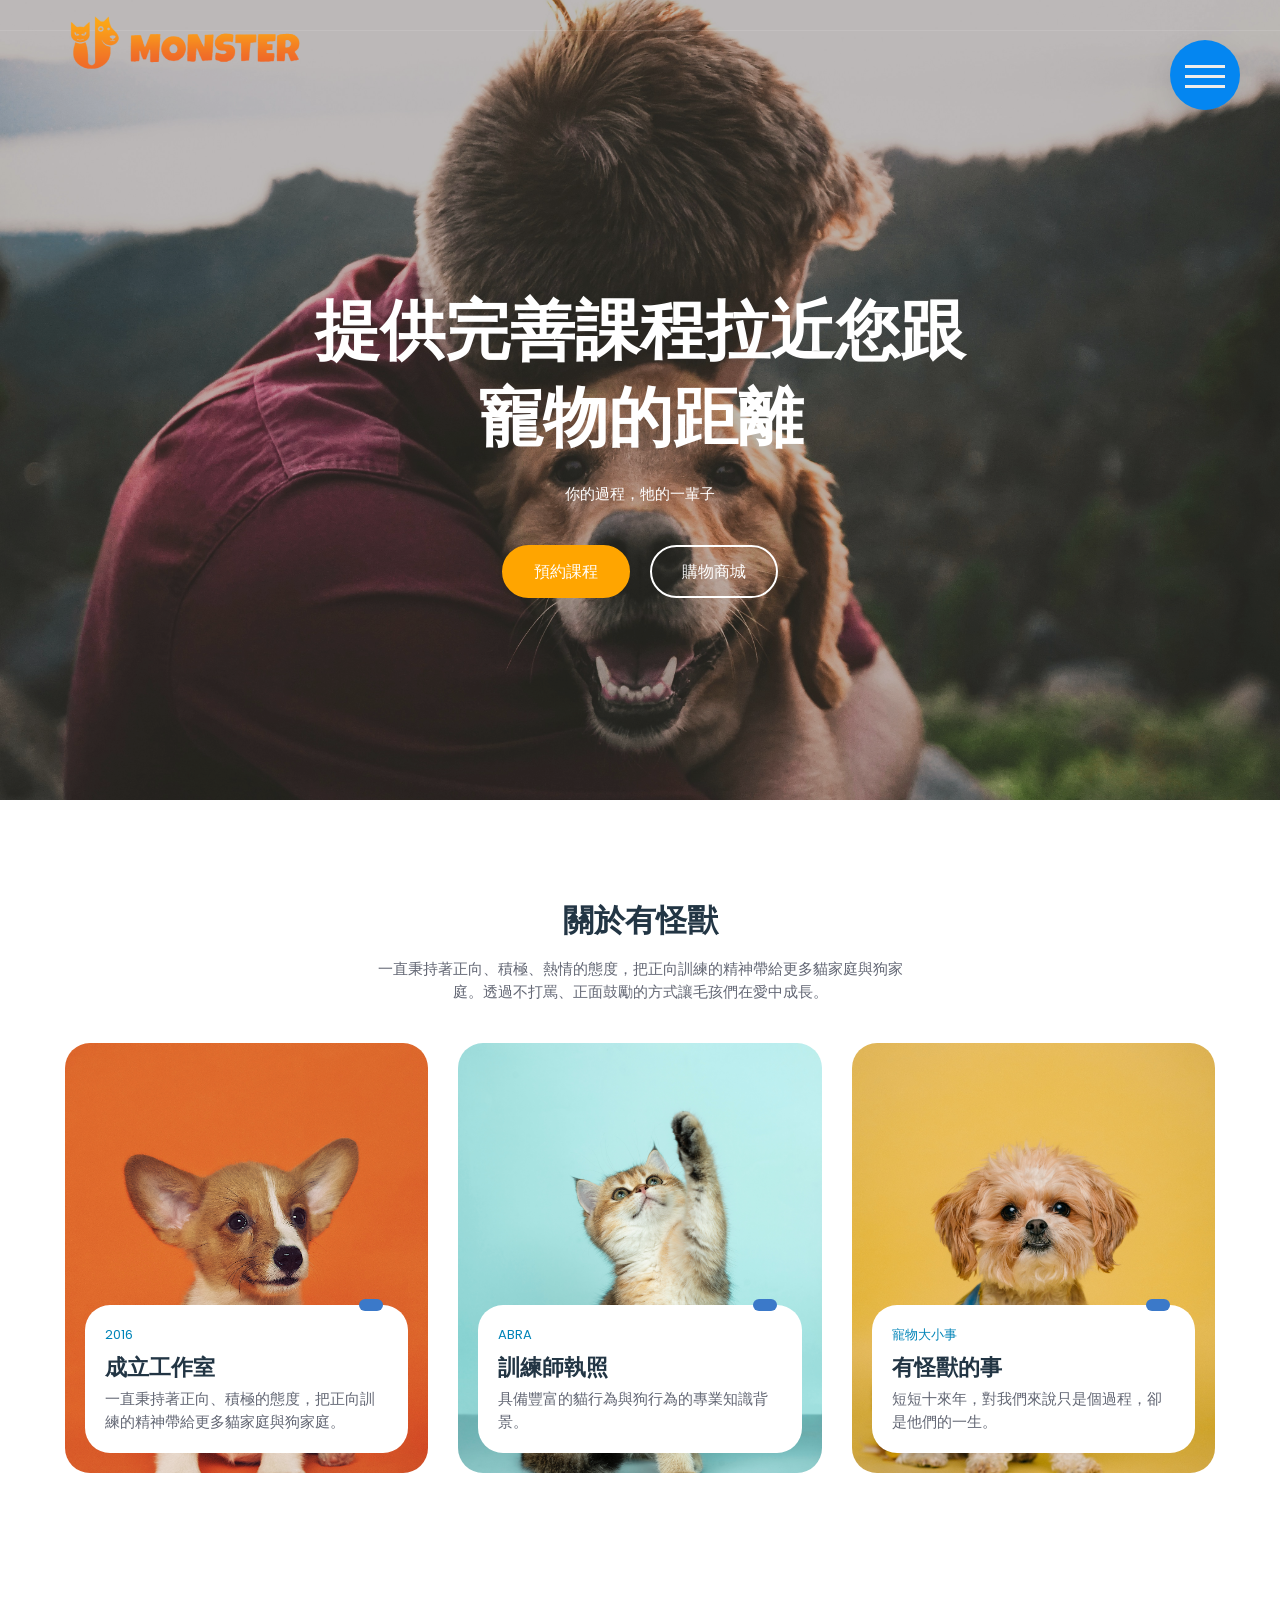
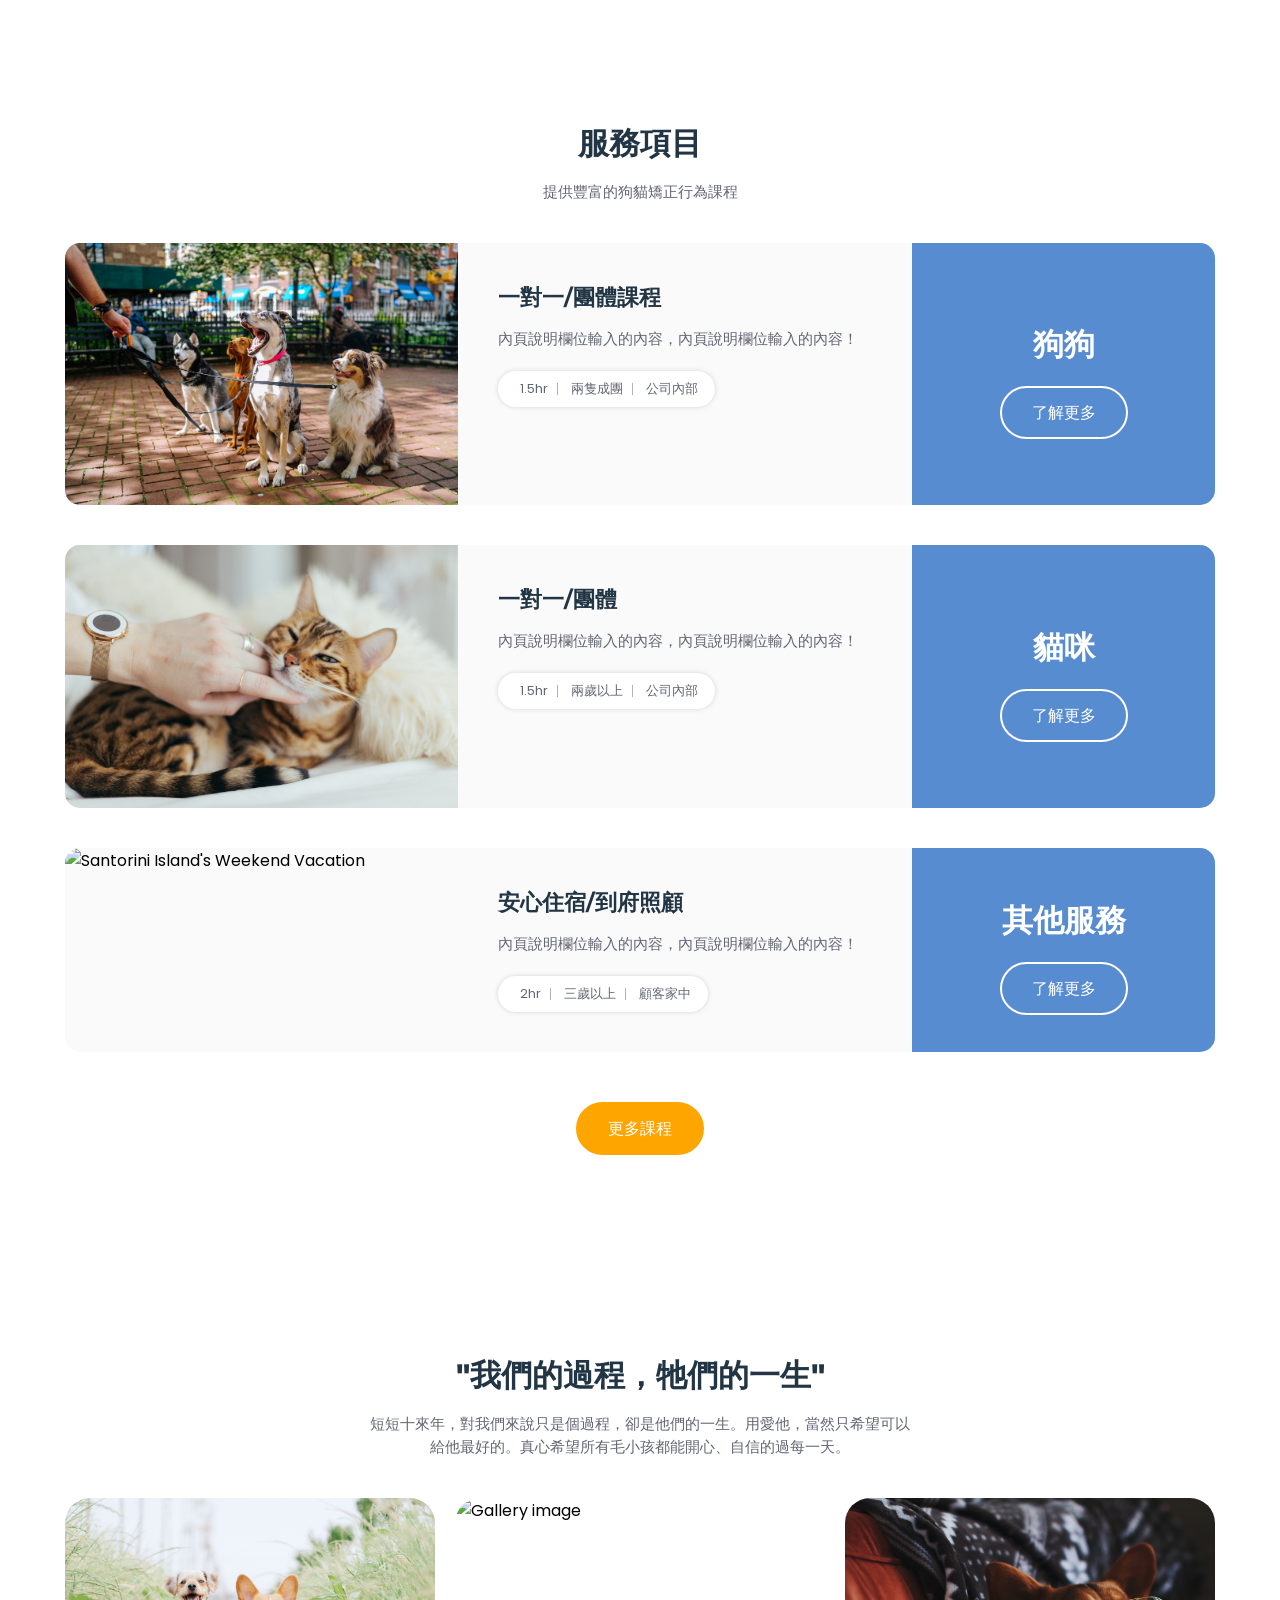
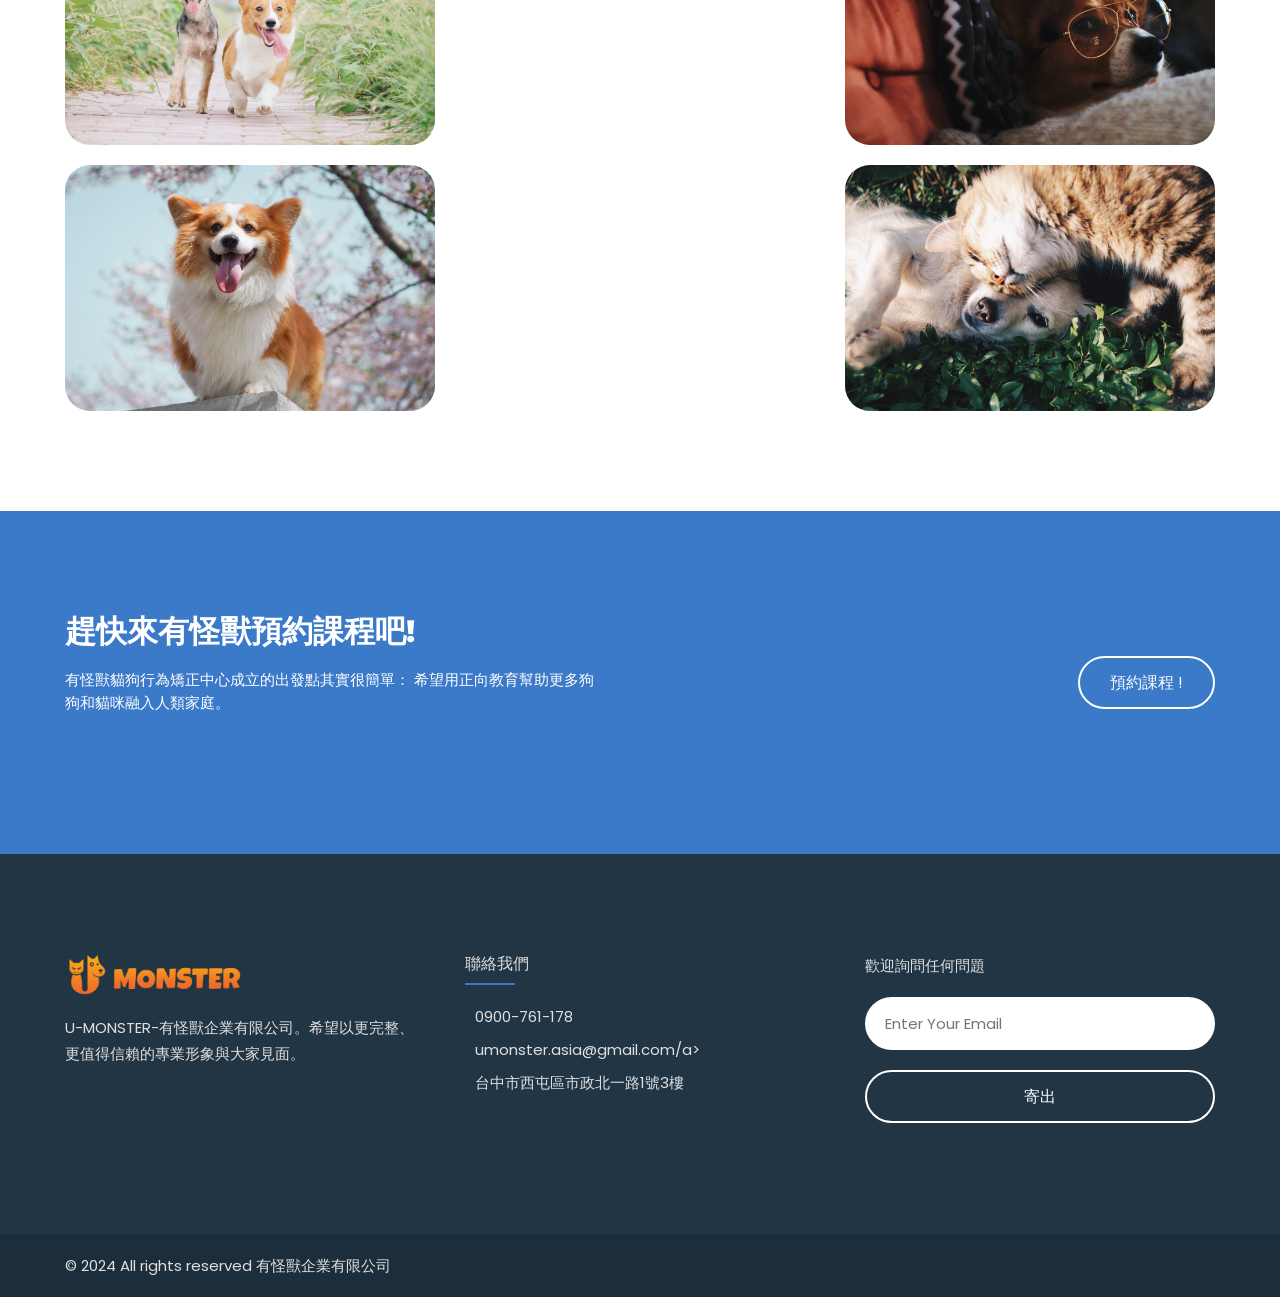
==== um0117/index.html @ 57d81f37 "version1" ====
<!DOCTYPE html>
<html lang="en">
  <head>
    <meta charset="UTF-8" />
    <meta http-equiv="X-UA-Compatible" content="IE=edge" />
    <meta name="viewport" content="width=device-width, initial-scale=1.0" />
    <title>U_monster0117</title>

    <!-- 
    - favicon
  -->
    <link rel="shortcut icon" href="./favicon.svg" type="image/svg+xml" />

    <!-- 
    - custom css link
  -->
    <link rel="stylesheet" href="./assets/css/style.css" />

    <!-- 
    - google font link
  -->
    <link rel="preconnect" href="https://fonts.googleapis.com" />
    <link rel="preconnect" href="https://fonts.gstatic.com" crossorigin />
    <link href="https://fonts.googleapis.com/css2?family=Montserrat:wght@500;600;700;800&family=Poppins:wght@400;500;600;700&display=swap" rel="stylesheet" />
  </head>

  <body id="top">
    <!-- 
    - #HEADER
  -->

    <header class="header" data-header>
      <div class="overlay" data-overlay></div>
      <div class="header-top">
        <div class="container">
          <a href="#" class="logo_title">
            <img src="./assets/images/logo.png" alt="logo" />
          </a>
        </div>
      </div>

      <div class="header-bottom">
        <div class="container">
          <nav class="navbar" data-navbar>
            <div class="navbar-top">
              <a href="#" class="logo">
                <img src="./assets/images/logo.png" alt="logo" />
              </a>
            </div>
          </nav>
          <div class="navigation">
            <input type="checkbox" class="navigation__checkbox" id="toggle" />
            <label for="toggle" class="navigation__button">
              <span class="navigation__icon">&nbsp;</span>
              <div class="shopping">
            </div>
            </label>
            <div class="navigation__background">&nbsp;</div>
            <nav class="navigation__nav">
              <ul class="navigation__list">
                <li><a href="#" class="navigation__link">首頁</a></li>
                <li><a href="#destination" class="navigation__link">關於我們</a></li>
                <li><a href="#package" class="navigation__link">服務項目</a></li>
                <li><a href="#gallery" class="navigation__link">會員中心</a></li>
                <li><a href="#contact" class="navigation__link">諮詢表單</a></li>
                <li><a href="#contact" class="navigation__link">聯絡我們</a></li>
              </ul>
            </nav>
          </div>
        </div>
      </div>
    </header>

    <main>
      <article>
        <!-- 
        - #HERO
      -->

        <section class="hero" id="home">
          <div class="container">
            <h2 class="h1 hero-title">提供完善課程拉近您跟寵物的距離</h2>
            <p class="hero-text">你的過程，牠的一輩子</p>
            <div class="btn-group">
              <button class="btn btn-primary">預約課程</button>
              <button class="btn btn-secondary">購物商城</button>
            </div>
          </div>
        </section>
        <!-- 
        - #POPULAR
      -->

        <section class="popular" id="destination">
          <div class="container">
            <h2 class="h2 section-title">關於有怪獸</h2>

            <p class="section-text">一直秉持著正向、積極、熱情的態度，把正向訓練的精神帶給更多貓家庭與狗家庭。透過不打罵、正面鼓勵的方式讓毛孩們在愛中成長。</p>

            <ul class="popular-list">
              <li>
                <div class="popular-card">
                  <figure class="card-img">
                    <img src="./assets/images/d-1.jpg" alt="San miguel, italy" loading="lazy" />
                  </figure>

                  <div class="card-content">
                    <div class="card-rating">
                      <ion-icon name="star"></ion-icon>
                      <ion-icon name="star"></ion-icon>
                      <ion-icon name="star"></ion-icon>
                      <ion-icon name="star"></ion-icon>
                      <ion-icon name="star"></ion-icon>
                    </div>

                    <p class="card-subtitle">
                      <a href="#">2016</a>
                    </p>

                    <h3 class="h3 card-title">
                      <a href="#">成立工作室</a>
                    </h3>

                    <p class="card-text">一直秉持著正向、積極的態度，把正向訓練的精神帶給更多貓家庭與狗家庭。</p>
                  </div>
                </div>
              </li>

              <li>
                <div class="popular-card">
                  <figure class="card-img">
                    <img src="./assets/images/d-2.jpg" alt="Burj khalifa, dubai" loading="lazy" />
                  </figure>

                  <div class="card-content">
                    <div class="card-rating">
                      <ion-icon name="star"></ion-icon>
                      <ion-icon name="star"></ion-icon>
                      <ion-icon name="star"></ion-icon>
                      <ion-icon name="star"></ion-icon>
                      <ion-icon name="star"></ion-icon>
                    </div>

                    <p class="card-subtitle">
                      <a href="#">ABRA</a>
                    </p>

                    <h3 class="h3 card-title">
                      <a href="#">訓練師執照</a>
                    </h3>

                    <p class="card-text">具備豐富的貓行為與狗行為的專業知識背景。</p>
                  </div>
                </div>
              </li>

              <li>
                <div class="popular-card">
                  <figure class="card-img">
                    <img src="./assets/images/d-3.jpg" alt="Kyoto temple, japan" loading="lazy" />
                  </figure>

                  <div class="card-content">
                    <div class="card-rating">
                      <ion-icon name="star"></ion-icon>
                      <ion-icon name="star"></ion-icon>
                      <ion-icon name="star"></ion-icon>
                      <ion-icon name="star"></ion-icon>
                      <ion-icon name="star"></ion-icon>
                    </div>

                    <p class="card-subtitle">
                      <a href="#">寵物大小事</a>
                    </p>

                    <h3 class="h3 card-title">
                      <a href="#">有怪獸的事</a>
                    </h3>

                    <p class="card-text">短短十來年，對我們來說只是個過程，卻是他們的一生。</p>
                  </div>
                </div>
              </li>
            </ul>
          </div>
        </section>

        <!-- 
        - #PACKAGE
      -->

        <section class="package" id="package">
          <div class="container">
            <h2 class="h2 section-title">服務項目</h2>

            <p class="section-text">提供豐富的狗貓矯正行為課程</p>

            <ul class="package-list">
              <li>
                <div class="package-card">
                  <figure class="card-banner">
                    <img src="./assets/images/g-1.jpg" alt="Experience The Great Holiday On Beach" loading="lazy" />
                  </figure>

                  <div class="card-content">
                    <h3 class="h3 card-title">一對一/團體課程</h3>

                    <p class="card-text">內頁說明欄位輸入的內容，內頁說明欄位輸入的內容！</p>

                    <ul class="card-meta-list">
                      <li class="card-meta-item">
                        <div class="meta-box">
                          <ion-icon name="time"></ion-icon>

                          <p class="text">1.5hr</p>
                        </div>
                      </li>

                      <li class="card-meta-item">
                        <div class="meta-box">
                          <ion-icon name="people"></ion-icon>

                          <p class="text">兩隻成團</p>
                        </div>
                      </li>

                      <li class="card-meta-item">
                        <div class="meta-box">
                          <ion-icon name="location"></ion-icon>

                          <p class="text">公司內部</p>
                        </div>
                      </li>
                    </ul>
                  </div>

                  <div class="card-price">
                    <div class="wrapper">
                      <div class="card-rating">
                        <ion-icon name="star"></ion-icon>
                        <ion-icon name="star"></ion-icon>
                        <ion-icon name="star"></ion-icon>
                        <ion-icon name="star"></ion-icon>
                        <ion-icon name="star"></ion-icon>
                      </div>
                    </div>

                    <p class="price">
                      狗狗
                    </p>

                    <button class="btn btn-secondary">了解更多</button>
                  </div>
                </div>
              </li>

              <li>
                <div class="package-card">
                  <figure class="card-banner">
                    <img src="./assets/images/g-2.jpg" alt="Summer Holiday To The Oxolotan River" loading="lazy" />
                  </figure>

                  <div class="card-content">
                    <h3 class="h3 card-title">一對一/團體</h3>

                    <p class="card-text">內頁說明欄位輸入的內容，內頁說明欄位輸入的內容！</p>

                    <ul class="card-meta-list">
                      <li class="card-meta-item">
                        <div class="meta-box">
                          <ion-icon name="time"></ion-icon>

                          <p class="text">1.5hr</p>
                        </div>
                      </li>

                      <li class="card-meta-item">
                        <div class="meta-box">
                          <ion-icon name="people"></ion-icon>

                          <p class="text">兩歲以上</p>
                        </div>
                      </li>

                      <li class="card-meta-item">
                        <div class="meta-box">
                          <ion-icon name="location"></ion-icon>

                          <p class="text">公司內部</p>
                        </div>
                      </li>
                    </ul>
                  </div>

                  <div class="card-price">
                    <div class="wrapper">
                      <div class="card-rating">
                        <ion-icon name="star"></ion-icon>
                        <ion-icon name="star"></ion-icon>
                        <ion-icon name="star"></ion-icon>
                        <ion-icon name="star"></ion-icon>
                        <ion-icon name="star"></ion-icon>
                      </div>
                    </div>

                    <p class="price">
                      貓咪
                    </p>

                    <button class="btn btn-secondary">了解更多</button>
                  </div>
                </div>
              </li>

              <li>
                <div class="package-card">
                  <figure class="card-banner">
                    <img src="./assets/images/g-3.jpg" alt="Santorini Island's Weekend Vacation" loading="lazy" />
                  </figure>

                  <div class="card-content">
                    <h3 class="h3 card-title">安心住宿/到府照顧</h3>

                    <p class="card-text">內頁說明欄位輸入的內容，內頁說明欄位輸入的內容！</p>

                    <ul class="card-meta-list">
                      <li class="card-meta-item">
                        <div class="meta-box">
                          <ion-icon name="time"></ion-icon>

                          <p class="text">2hr</p>
                        </div>
                      </li>

                      <li class="card-meta-item">
                        <div class="meta-box">
                          <ion-icon name="people"></ion-icon>

                          <p class="text">三歲以上</p>
                        </div>
                      </li>

                      <li class="card-meta-item">
                        <div class="meta-box">
                          <ion-icon name="location"></ion-icon>

                          <p class="text">顧客家中</p>
                        </div>
                      </li>
                    </ul>
                  </div>

                  <div class="card-price">
                    <div class="wrapper">
                      <div class="card-rating">
                        <ion-icon name="star"></ion-icon>
                        <ion-icon name="star"></ion-icon>
                        <ion-icon name="star"></ion-icon>
                        <ion-icon name="star"></ion-icon>
                        <ion-icon name="star"></ion-icon>
                      </div>
                    </div>

                    <p class="price">
                      其他服務
                    </p>

                    <button class="btn btn-secondary">了解更多</button>
                  </div>
                </div>
              </li>
            </ul>

            <button class="btn btn-primary">更多課程</button>
          </div>
        </section>

        <!-- 
        - #GALLERY
      -->

        <section class="gallery" id="gallery">
          <div class="container">
            <h2 class="h2 section-title">"我們的過程，牠們的一生"</h2>

            <p class="section-text">短短十來年，對我們來說只是個過程，卻是他們的一生。用愛他，當然只希望可以給他最好的。真心希望所有⽑⼩孩都能開心、自信的過每一天。</p>

            <ul class="gallery-list">
              <li class="gallery-item">
                <figure class="gallery-image">
                  <img src="./assets/images/ga-1.jpg" alt="Gallery image" />
                </figure>
              </li>

              <li class="gallery-item">
                <figure class="gallery-image">
                  <img src="./assets/images/ga-2.jpg" alt="Gallery image" />
                </figure>
              </li>

              <li class="gallery-item">
                <figure class="gallery-image">
                  <img src="./assets/images/ga-3.jpg" alt="Gallery image" />
                </figure>
              </li>

              <li class="gallery-item">
                <figure class="gallery-image">
                  <img src="./assets/images/ga-4.jpg" alt="Gallery image" />
                </figure>
              </li>

              <li class="gallery-item">
                <figure class="gallery-image">
                  <img src="./assets/images/ga-5.jpg" alt="Gallery image" />
                </figure>
              </li>
            </ul>
          </div>
        </section>

        <!-- 
        - #CTA
      -->

        <section class="cta" id="contact">
          <div class="container">
            <div class="cta-content">
              <h2 class="h2 section-title">趕快來有怪獸預約課程吧!</h2>
              <p class="section-text">有怪獸貓狗行為矯正中心成立的出發點其實很簡單：
                希望用正向教育幫助更多狗狗和貓咪融入人類家庭。</p>
            </div>
            <button class="btn btn-secondary">預約課程 !</button>
          </div>
        </section>
      </article>
    </main>

    <!-- 
    - #FOOTER
  -->

    <footer class="footer">
      <div class="footer-top">
        <div class="container">
          <div class="footer-brand">
            <a href="#" class="logo">
              <img src="./assets/images/logo.png" alt="logo" />
            </a>

            <p class="footer-text">U-MONSTER-有怪獸企業有限公司。希望以更完整、更值得信賴的專業形象與大家見面。</p>
          </div>

          <div class="footer-contact">
            <h4 class="contact-title">聯絡我們</h4>

            <ul>
              <li class="contact-item">
                <ion-icon name="call-outline"></ion-icon>

                <a href="tel:+01123456790" class="contact-link">0900-761-178</a>
              </li>

              <li class="contact-item">
                <ion-icon name="mail-outline"></ion-icon>

                <a href="mailto:info.tourly.com" class="contact-link">umonster.asia@gmail.com/a>
              </li>

              <li class="contact-item">
                <ion-icon name="location-outline"></ion-icon>

                <address>台中市⻄屯區市政北一路1號3樓</address>
              </li>
            </ul>
          </div>

          <div class="footer-form">
            <p class="form-text">歡迎詢問任何問題</p>

            <form action="" class="form-wrapper">
              <input type="email" name="email" class="input-field" placeholder="Enter Your Email" required />

              <button type="submit" class="btn btn-secondary">寄出</button>
            </form>
          </div>
        </div>
      </div>

      <div class="footer-bottom">
        <div class="container">
          <p class="copyright">&copy; 2024 All rights reserved 有怪獸企業有限公司</p>
        </div>
      </div>
    </footer>

    <!-- 
    - #GO TO TOP
  -->

    <a href="#top" class="go-top" data-go-top>
      <ion-icon name="chevron-up-outline"></ion-icon>
    </a>

    <!-- 
    - custom js link
  -->
    <script src="./assets/js/script.js"></script>

    <!-- 
    - ionicon link
  -->
    <script type="module" src="https://unpkg.com/ionicons@5.5.2/dist/ionicons/ionicons.esm.js"></script>
    <script nomodule src="https://unpkg.com/ionicons@5.5.2/dist/ionicons/ionicons.js"></script>
  </body>
</html>
---- um0117/assets/css/style.css ----
/*-----------------------------------*\
 * #style.css
\*-----------------------------------*/

/**
 * copyright 2022 codewithsadee
 */

/*-----------------------------------*\
 * #CUSTOM PROPERTY
\*-----------------------------------*/

:root {
  /**
   * colors
   */

  --united-nations-blue: hsl(214, 56%, 58%);
  --bright-navy-blue: hsl(214, 57%, 51%);
  --spanish-gray: hsl(0, 0%, 60%);
  --black-coral: hsl(225, 8%, 42%);
  --oxford-blue: hsl(208, 97%, 12%);
  --yale-blue: hsl(214, 72%, 33%);
  --blue-ncs: hsl(197, 100%, 36%);
  --gunmetal: hsl(206, 34%, 20%);
  --gainsboro: hsl(0, 0%, 88%);
  --cultured: hsl(0, 0%, 98%);
  --white: hsl(0, 0%, 100%);
  --black: hsl(0, 0%, 0%);
  --onyx: hsl(0, 0%, 25%);
  --jet: hsl(0, 0%, 20%);

  /**
   * typography
   */

  --ff-poppins: 'Poppins', sans-serif;
  --ff-montserrat: 'Montserrat', sans-serif;

  --fs-1: calc(20px + 3.5vw);
  --fs-2: calc(16px + 1.2vw);
  --fs-3: calc(16px + 0.45vw);
  --fs-4: 15px;
  --fs-5: 14px;
  --fs-6: 13px;
  --fs-7: 12px;
  --fs-8: 11px;

  --fw-500: 500;
  --fw-600: 600;
  --fw-700: 700;
  --fw-800: 800;

  /**
   * transition
   */

  --transition: 0.25s ease-in-out;

  /**
   * spacing
   */

  --section-padding: 60px;

  /**
   * border-radius
   */

  --radius-15: 15px;
  --radius-25: 25px;
}

/*-----------------------------------*\
 * #RESET
\*-----------------------------------*/

*,
*::before,
*::after {
  margin: 0;
  padding: 0;
  box-sizing: border-box;
}

li {
  list-style: none;
}

a {
  text-decoration: none;
}

a,
img,
span,
input,
label,
button,
ion-icon {
  display: block;
}

input,
button {
  background: none;
  border: none;
  font: inherit;
}

button {
  cursor: pointer;
}

input {
  width: 100%;
}

ion-icon {
  pointer-events: none;
}

html {
  font-family: var(--ff-poppins);
  scroll-behavior: smooth;
}

body {
  background: var(--white);
}

/*-----------------------------------*\
 * #REUSED STYLE
\*-----------------------------------*/

.container {
  padding-inline: 15px;
}

.btn {
  color: var(--white);
  text-transform: uppercase;
  font-size: var(--fs-5);
  border-radius: 100px;
  padding: var(--padding, 8px 18px);
  border: var(--border-width, 2px) solid transparent;
  transition: var(--transition);
}

.btn-primary {
  background: orange;
  border-color: orange;
}

.btn-primary:is(:hover, :focus) {
  background: var(--yale-blue);
  border-color: var(--yale-blue);
}

.btn-secondary {
  border-color: var(--white);
}

.btn-secondary:is(:hover, :focus) {
  background: hsla(0, 0%, 100%, 0.1);
}

.h1,
.h2,
.h3 {
  font-weight: var(--fw-800);
  font-family: var(--ff-montserrat);
  text-transform: uppercase;
}

.h1 {
  color: var(--white);
  font-size: var(--fs-1);
}

.h2,
.h3 {
  color: var(--gunmetal);
}

.h2 {
  font-size: var(--fs-2);
}

.h3 {
  font-size: var(--fs-3);
  font-weight: var(--fw-700);
}

.section-subtitle {
  color: var(--bright-navy-blue);
  font-size: var(--fs-5);
  text-transform: uppercase;
  font-family: var(--ff-montserrat);
  margin-bottom: 8px;
}

.section-title {
  margin-bottom: 15px;
}

.section-text {
  color: var(--black-coral);
  margin-bottom: 30px;
  font-size: var(--fs-5);
}

.card-text {
  color: var(--black-coral);
  font-size: var(--fs-5);
}

/*-----------------------------------*\
 * #HEADER
\*-----------------------------------*/

.header {
  position: absolute;
  top: 0;
  left: 0;
  width: 100%;
  padding-top: 61px;
  z-index: 4;
}

.header-top {
  position: absolute;
  top: 0;
  left: 0;
  width: 100%;
  transition: var(--transition);
  border-bottom: 1px solid hsla(0, 0%, 100%, 0.1);
  padding-block: 15px;
  z-index: 1;
}

.header.active .header-top {
  position: fixed;
  background: var(--gunmetal);
}

.header-top .container {
  display: grid;
  grid-template-columns: repeat(3, 1fr);
  justify-items: flex-start;
  align-items: center;
}

.helpline-box .wrapper {
  display: none;
}

.helpline-box .icon-box {
  background: var(--bright-navy-blue);
  padding: 6px;
  border-radius: 50%;
  color: var(--white);
}

.helpline-box .icon-box ion-icon {
  --ionicon-stroke-width: 40px;
}

.header-top .logo {
  margin-inline: auto;
}

.header-top .logo img {
  max-width: 100px;
}

.header-btn-group {
  justify-self: flex-end;
  display: flex;
  align-items: center;
  gap: 10px;
  color: var(--white);
}

.header-bottom {
  border-bottom: 1px solid hsla(0, 0%, 100%, 0.1);
}

.header-bottom .container {
  display: flex;
  justify-content: space-between;
  align-items: center;
  padding-block: 15px;
}

.header .btn {
  --padding: 4px 25px;
}

.header .navbar {
  position: fixed;
  top: 0;
  right: -300px;
  width: 100%;
  max-width: 300px;
  height: 100%;
  background: var(--white);
  visibility: hidden;
  pointer-events: none;
  transition: 0.15s ease-in;
  z-index: 3;
}

.navbar.active {
  right: 0;
  visibility: visible;
  pointer-events: all;
  transition: 0.25s ease-out;
}

.navbar-top {
  display: flex;
  justify-content: space-between;
  align-items: center;
  padding: 40px 15px;
}

.navbar-top .logo img {
  width: 150px;
}

.nav-close-btn {
  font-size: 20px;
  color: var(--bright-navy-blue);
}

.nav-close-btn ion-icon {
  --ionicon-stroke-width: 80px;
}

.navbar-list {
  border-top: 1px solid hsla(0, 0%, 0%, 0.1);
}

.navbar-list li {
  border-bottom: 1px solid hsla(0, 0%, 0%, 0.1);
}

.navbar-link {
  padding: 15px 20px;
  color: var(--jet);
  font-weight: var(--fw-500);
  font-size: var(--fs-4);
  transition: var(--transition);
  text-transform: capitalize;
}

.navbar-link:is(:hover, :focus) {
  color: var(--bright-navy-blue);
}

.overlay {
  position: fixed;
  inset: 0;
  background: var(--black);
  opacity: 0;
  pointer-events: none;
  z-index: 2;
  transition: var(--transition);
}

.overlay.active {
  opacity: 0.7;
  pointer-events: all;
}

.logo_title {
  position: fixed;
  margin-top: 55px;
}

.shopping {
  display: flex;
  justify-content: end;
}

/*-----------------------------------*\
 * #HERO
\*-----------------------------------*/

.hero {
  background-image: url('../images/bg-2.jpg');
  background-repeat: no-repeat;
  background-size: cover;
  background-position: center;
  background-color: hsla(0, 3%, 31%, 0.7);
  background-blend-mode: overlay;
  display: grid;
  place-items: center;
  min-height: 600px;
  text-align: center;
  padding-top: 125px;
}

.hero-title {
  margin-bottom: 20px;
}

.hero-text {
  color: var(--white);
  font-size: var(--fs-5);
  margin-bottom: 40px;
}

.btn-group {
  display: flex;
  flex-wrap: wrap;
  justify-content: center;
  align-items: center;
  gap: 10px;
}

/*-----------------------------------*\
 * #TOUR SEARCH
\*-----------------------------------*/

.tour-search {
  background: var(--bright-navy-blue);
  padding-block: var(--section-padding);
}

.tour-search-form .input-label {
  color: var(--white);
  font-size: var(--fs-4);
  margin-left: 20px;
  margin-bottom: 10px;
}

.tour-search-form .input-field {
  background: var(--white);
  padding: 10px 15px;
  font-size: var(--fs-5);
  border-radius: 50px;
}

.tour-search-form .input-field::placeholder {
  color: var(--spanish-gray);
}

.tour-search-form .input-field::-webkit-datetime-edit {
  color: var(--spanish-gray);
  text-transform: uppercase;
}

.tour-search-form .input-wrapper {
  margin-bottom: 15px;
}

.tour-search .btn {
  width: 100%;
  --border-width: 1px;
  font-weight: var(--fw-600);
  margin-top: 35px;
}

/*-----------------------------------*\
 * #POPULAR
\*-----------------------------------*/

.popular {
  padding-block: var(--section-padding);
}

.popular-list,
.popular-list > li:not(:last-child) {
  margin-bottom: 30px;
}

.popular-card {
  position: relative;
  overflow: hidden;
  border-radius: var(--radius-25);
  height: 430px;
}

.popular-card .card-img {
  height: 100%;
}

.popular-card .card-img img {
  width: 100%;
  height: 100%;
  object-fit: cover;
}

.popular-card .card-content {
  position: absolute;
  bottom: 20px;
  left: 20px;
  right: 20px;
  background: var(--white);
  border-radius: var(--radius-25);
  padding: 20px;
}

.popular-card .card-rating {
  background: var(--bright-navy-blue);
  color: var(--white);
  position: absolute;
  top: 0;
  right: 25px;
  display: flex;
  align-items: center;
  gap: 1px;
  transform: translateY(-50%);
  padding: 6px 10px;
  border-radius: 20px;
  font-size: 14px;
}

.popular-card .card-subtitle {
  color: var(--blue-ncs);
  font-size: var(--fs-6);
  text-transform: uppercase;
  margin-bottom: 8px;
}

.popular-card .card-title {
  margin-bottom: 5px;
}

.popular-card :is(.card-subtitle, .card-title) > a {
  color: inherit;
}

.popular .btn {
  margin-inline: auto;
}

/*-----------------------------------*\
 * #PACKAGE
\*-----------------------------------*/

.package {
  padding-block: var(--section-padding);
}

.package-list {
  margin-bottom: 40px;
}

.package-list > li:not(:last-child) {
  margin-bottom: 30px;
}

.package-card {
  background: var(--cultured);
  overflow: hidden;
  border-radius: 15px;
}

.package-card .card-banner {
  height: 250px;
}

.package-card .card-banner img {
  width: 100%;
  height: 100%;
  object-fit: cover;
}

.package-card .card-content {
  padding: 30px 20px;
}

.package-card .card-title {
  margin-bottom: 15px;
}

.package-card .card-text {
  line-height: 1.6;
  margin-bottom: 20px;
}

.card-meta-list {
  background: var(--white);
  max-width: max-content;
  display: flex;
  flex-wrap: wrap;
  justify-content: center;
  align-items: center;
  padding: 8px;
  box-shadow: 0 0 5px hsla(0, 0%, 0%, 0.15);
  border-radius: 50px;
}

.card-meta-item {
  position: relative;
}

.card-meta-item:not(:last-child)::after {
  content: '';
  position: absolute;
  top: 4px;
  right: -1px;
  bottom: 4px;
  width: 1px;
  background: hsla(0, 0%, 0%, 0.3);
}

.meta-box {
  display: flex;
  justify-content: center;
  align-items: center;
  gap: 5px;
  padding-inline: 9px;
  color: var(--black-coral);
  font-size: var(--fs-8);
}

.meta-box > ion-icon {
  color: var(--bright-navy-blue);
  font-size: 13px;
}

.package-card .card-price {
  background: var(--united-nations-blue);
  color: var(--white);
  padding: 25px 20px;
  text-align: center;
}

.package-card .card-price .wrapper {
  display: flex;
  flex-wrap: wrap;
  justify-content: center;
  align-items: center;
  gap: 5px 15px;
  margin-bottom: 10px;
}

.package-card .card-price .reviews {
  font-size: var(--fs-5);
}

.package-card .card-rating {
  display: flex;
  justify-content: center;
  align-items: center;
  gap: 1px;
  font-size: 14px;
}

.package-card .card-rating ion-icon:last-child {
  color: hsl(0, 0%, 80%);
}

.package-card .price {
  font-size: var(--fs-2);
  font-family: var(--ff-montserrat);
  font-weight: var(--fw-800);
  margin-bottom: 20px;
}

.package-card .price span {
  font-size: var(--fs-7);
  font-weight: initial;
}

.package .btn {
  margin-inline: auto;
}

/*-----------------------------------*\
 * #GALLERY
\*-----------------------------------*/

.gallery {
  padding-block: var(--section-padding);
}

.gallery-list {
  display: grid;
  grid-template-columns: 1fr 1fr;
  gap: 10px;
}

.gallery-image {
  width: 100%;
  height: 100%;
  border-radius: var(--radius-15);
  overflow: hidden;
}

.gallery-item:nth-child(3) {
  grid-area: 1 / 2 / 3 / 3;
}

.gallery-image img {
  width: 100%;
  height: 100%;
  object-fit: cover;
}

/*-----------------------------------*\
 * #CTA
\*-----------------------------------*/

.cta {
  background: var(--bright-navy-blue);
  padding-block: var(--section-padding);
}

.cta :is(.section-subtitle, .section-title, .section-text) {
  color: var(--white);
}

.cta .section-text {
  font-size: var(--fs-5);
}

/*-----------------------------------*\
 * #FOOTER
\*-----------------------------------*/

.footer-top {
  background: var(--gunmetal);
  padding-block: var(--section-padding);
  color: var(--gainsboro);
}

.footer-brand {
  margin-bottom: 30px;
}

.footer-brand img {
  width: 180px;
}

.footer-brand .logo {
  margin-bottom: 20px;
}

.footer-text {
  font-size: var(--fs-5);
  line-height: 1.7;
}

.footer-contact {
  margin-bottom: 30px;
}

.contact-title {
  position: relative;
  font-family: var(--ff-montserrat);
  font-weight: var(--fw-500);
  margin-bottom: 30px;
}

.contact-title::after {
  content: '';
  position: absolute;
  bottom: -10px;
  left: 0;
  width: 50px;
  height: 2px;
  background: var(--bright-navy-blue);
}

.contact-text {
  font-size: var(--fs-5);
  margin-bottom: 15px;
  max-width: 200px;
}

.contact-item {
  display: flex;
  justify-content: flex-start;
  align-items: center;
  gap: 10px;
  margin-bottom: 10px;
}

.contact-item ion-icon {
  --ionicon-stroke-width: 40px;
}

.contact-link,
address {
  font-style: normal;
  color: var(--gainsboro);
  font-size: var(--fs-5);
}

.contact-link:is(:hover, :focus) {
  color: var(--white);
}

.form-text {
  font-size: var(--fs-5);
  margin-bottom: 20px;
}

.footer-form .input-field {
  background: var(--white);
  font-size: var(--fs-5);
  padding: 15px 20px;
  border-radius: 100px;
  margin-bottom: 10px;
}

.footer-form .btn {
  width: 100%;
}

.footer-bottom {
  --gunmetal: hsl(205, 36%, 17%);
  background: var(--gunmetal);
  padding-block: 20px;
  text-align: center;
}

.copyright {
  color: var(--gainsboro);
  font-size: var(--fs-5);
  margin-bottom: 10px;
}

.footer-bottom-list {
  display: flex;
  align-items: center;
  justify-content: center;
  gap: 21px;
}

.footer-bottom-list > li {
  position: relative;
}

.footer-bottom-list > li:not(:last-child)::after {
  content: '';
  position: absolute;
  top: 3px;
  right: -10px;
  bottom: 3px;
  width: 1px;
  background: hsla(0, 0%, 100%, 0.2);
}

.footer-bottom-link {
  color: var(--gainsboro);
  font-size: var(--fs-7);
  transition: var(--transition);
}

.footer-bottom-link:is(:hover, :focus) {
  color: var(--white);
}

/*-----------------------------------*\
 * #GO TO TOP
\*-----------------------------------*/

.go-top {
  position: fixed;
  bottom: 15px;
  right: 15px;
  width: 35px;
  height: 35px;
  background: var(--bright-navy-blue);
  color: var(--white);
  display: grid;
  place-items: center;
  font-size: 18px;
  border-radius: 6px;
  box-shadow: 0 1px 3px hsla(0, 0%, 0%, 0.5);
  opacity: 0;
  transform: translateY(10px);
  visibility: hidden;
  transition: var(--transition);
}

.go-top.active {
  opacity: 0.8;
  transform: translateY(0);
  visibility: visible;
}

.go-top:is(:hover, :focus) {
  opacity: 1;
}

/*-----------------------------------*\
 * #MEDIA QUERIES
\*-----------------------------------*/

/**
 * responsive for larger than 580px screen
 */

@media (min-width: 580px) {
  /**
   * REUSED STYLE
   */

  .container {
    max-width: 580px;
    margin-inline: auto;
  }

  .btn {
    --fs-5: 16px;
    --padding: 12px 30px;
  }

  section:not(.cta) :is(.section-subtitle, .section-title, .section-text) {
    text-align: center;
  }

  .section-text {
    margin-bottom: 40px;
  }

  .card-text {
    --fs-5: 15px;
  }

  /**
   * HEADER
   */

  .header {
    padding-top: 83px;
  }

  .helpline-box .icon-box {
    padding: 14px;
  }

  .header-top .logo img {
    max-width: unset;
  }

  .search-btn {
    font-size: 30px;
  }

  .nav-open-btn {
    font-size: 40px;
  }

  .header .btn {
    --fs-5: 14px;
    --padding: 6px 20px;
  }

  /**
   * HERO
   */

  .hero {
    min-height: 800px;
    padding-top: 85px;
  }

  .hero-text {
    --fs-5: 15px;
  }

  .btn-group {
    gap: 20px;
  }

  /**
   * TOUR SEARCH
   */

  .tour-search-form {
    display: grid;
    grid-template-columns: 1fr 1fr;
    align-items: flex-end;
    gap: 15px;
  }

  .tour-search-form .input-wrapper {
    margin-bottom: 0;
  }

  .tour-search-form .input-field {
    padding: 16px 20px;
  }

  .tour-search .btn {
    grid-column: span 2;
    margin-top: 20px;
  }

  /**
   * POPULAR
   */

  .popular-card .card-content {
    right: auto;
  }

  /**
   * FOOTER
   */

  .footer .container {
    display: grid;
    grid-template-columns: 1fr 1fr;
    gap: 30px;
  }

  .footer-form {
    grid-column: span 2;
  }

  .footer-bottom {
    text-align: left;
  }

  .copyright {
    margin-bottom: 0;
  }

  .footer-bottom-list {
    justify-content: flex-end;
  }
}

/**
 * responsive for larger than 768px screen
 */

@media (min-width: 768px) {
  /**
   * CUSTOM PROPERTY
   */

  :root {
    /**
     * typography
     */

    --fs-5: 15px;
  }

  /**
   * REUSED STYLE
   */

  .container {
    max-width: 800px;
  }

  .section-text {
    max-width: 60ch;
    margin-inline: auto;
  }

  /**
   * HEADER
   */

  .helpline-box {
    display: flex;
    justify-content: flex-start;
    align-items: center;
    gap: 10px;
  }

  .helpline-box .wrapper {
    display: block;
    color: var(--white);
    font-size: var(--fs-6);
  }

  .social-list {
    gap: 10px;
  }

  /**
   * POPULAR
   */

  .popular-list {
    display: grid;
    grid-template-columns: 1fr 1fr;
    gap: 30px;
    margin-bottom: 50px;
  }

  .popular-list > li:not(:last-child) {
    margin-bottom: 0;
  }

  .popular-card .card-content {
    right: 20px;
  }

  /**
   * PACKAGE
   */

  .package-list {
    margin-bottom: 50px;
  }

  .package-list > li:not(:last-child) {
    margin-bottom: 40px;
  }

  .package-card {
    display: grid;
    grid-template-columns: 1.3fr 1.5fr 1fr;
  }

  .package-card .card-banner {
    height: 100%;
  }

  .package-card .card-content {
    padding: 40px;
  }

  .package-card .card-price {
    display: grid;
    place-content: center;
  }

  .package-card .card-price .wrapper {
    margin-bottom: 15px;
  }

  /**
   * GALLERY
   */

  .gallery {
    padding-bottom: calc(var(--section-padding * 2));
  }

  .gallery-list {
    grid-template-columns: repeat(3, 1fr);
    gap: 20px;
  }

  .gallery-image {
    border-radius: var(--radius-25);
  }

  /**
   * CTA
   */

  .cta .container {
    display: flex;
    justify-content: space-between;
    align-items: center;
  }

  .cta-content {
    width: calc(100% - 225px);
  }

  .cta .section-text {
    margin-inline: 0;
  }

  /**
   * FOOTER
   */

  .form-wrapper {
    display: flex;
    justify-content: flex-start;
    align-items: center;
    gap: 20px;
  }

  .footer-form .input-field {
    margin-bottom: 0;
  }

  .footer-form .btn {
    width: max-content;
  }
}

/**
 * responsive for larger than 992px screen
 */

@media (min-width: 992px) {
  /**
   * REUSED STYLE
   */

  .container {
    max-width: 1050px;
  }

  /**
   * HEADER
   */

  .header.active .header-top {
    position: unset;
    background: unset;
  }

  .nav-open-btn,
  .navbar-top {
    display: none;
  }

  .header-bottom {
    border-bottom: none;
  }

  .header.active .header-bottom {
    position: fixed;
    top: 0;
    left: 0;
    width: 100%;
    background: var(--white);
    color: var(--onyx);
    box-shadow: 0 2px 5px hsla(0, 0%, 0%, 0.08);
    transition: var(--transition);
  }

  .header-bottom .container {
    padding-block: 0;
  }

  .header .navbar {
    all: unset;
  }

  .navbar-list {
    border-top: none;
    display: flex;
    justify-content: center;
    align-items: center;
  }

  .navbar-list li {
    border-bottom: none;
  }

  .navbar-link {
    color: var(--white);
    --fs-4: 16px;
    font-weight: unset;
    text-transform: uppercase;
    padding: 20px 15px;
  }

  .header.active .navbar-link {
    color: var(--onyx);
  }

  .header.active .navbar-link:is(:hover, :focus) {
    color: var(--bright-navy-blue);
  }

  .header.active .social-link {
    color: var(--onyx);
    border-color: hsla(0, 0%, 0%, 0.15);
  }

  .overlay {
    display: none;
  }

  /**
   * HERO
   */

  .hero .container {
    max-width: 740px;
  }

  /**
   * TOUR SEARCH
   */

  .tour-search-form {
    grid-template-columns: repeat(5, 1fr);
  }

  .tour-search .btn {
    --padding: 15px;
    grid-column: unset;
    margin-top: 0;
  }

  /**
   * POPULAR
   */

  .popular-list {
    grid-template-columns: repeat(3, 1fr);
  }

  /**
   * PACKAGE
   */

  .meta-box {
    --fs-8: 13px;
  }

  .meta-box > ion-icon {
    font-size: 15px;
  }

  /**
   * CTA 
   */

  .cta .section-title {
    max-width: 25ch;
  }

  /**
   * FOOTER
   */

  .footer-top .container {
    grid-template-columns: repeat(3, 1fr);
    gap: 50px;
  }

  .footer-form {
    grid-column: unset;
  }

  .form-wrapper {
    flex-direction: column;
  }

  .footer-form .btn {
    width: 100%;
  }
}

/**
 * responsive for larger than 1200px screen
 */

@media (min-width: 1200px) {
  /**
   * CUSTOM PROPERTY
   */

  :root {
    /**
     * spacing
     */

    --section-padding: 100px;
  }

  /**
   * REUSED STYLE
   */

  .container {
    max-width: 1180px;
  }
}

.shopping {
  margin-top: 15px;
  top: 50px;
  right: 30px;
  text-align: center;
}

/*nav動畫*/
.navigation {
  position: relative;
}

.navigation__checkbox {
  display: none;
}

.navigation__button {
  width: 70px;
  height: 70px;
  border-radius: 50%;
  background: #0486f1;
  position: fixed;
  top: 40px;
  right: 40px;
  z-index: 2000;
  box-shadow: 0 10px 30px rgba(0, 0, 0, 0.1);
  text-align: center;
  cursor: pointer;
  transition: all 0.2s;
}

.navigation__background {
  width: 45px;
  height: 45px;
  border-radius: 50%;
  background-image: radial-gradient(#f78f06, #e9b405);
  position: fixed;
  top: 45px;
  right: 45px;
  z-index: 1000;
  transition: all 0.5s cubic-bezier(0.86, 0, 0.07, 1);
}

.navigation__nav {
  height: 100vh;
  position: fixed;
  top: 0;
  left: 0;
  z-index: 1500;

  opacity: 0;
  visibility: hidden;
  width: 0;

  transition: all 0.8s cubic-bezier(0.68, -0.55, 0.256, 1.55);
}
.navigation__list {
  position: absolute;
  top: 50%;
  left: 40%;
  transform: translate(-50%, -50%);
  list-style: none;
  text-align: end;
  width: 100%;
}

.navigation__link {
  display: inline-block;
  font-size: 24px;
  font-weight: 450;
  color: #fff;
  padding: 20px;
  text-transform: uppercase;
  text-decoration: none;

  transition: all 0.4s;
}

.navigation__link:hover {
  color: #ece9e2;
  transform: translateX(10px);
}
.navigation__checkbox:checked ~ .navigation__background {
  transform: scale(1.6);
  transform: scale(30);
}
.navigation__checkbox:checked ~ .navigation__nav {
  opacity: 1;
  visibility: visible;
  width: 100%;
}
.navigation__icon {
  position: relative;
  margin-top: 35px;
}
.navigation__icon,
.navigation__icon::before,
.navigation__icon::after {
  width: 40px;
  height: 3px;
  background: #f0edea;
  display: inline-block;
}
.navigation__icon::before,
.navigation__icon::after {
  content: '';
  position: absolute;
  left: 0;
  transition: all 0.2s;
}
.navigation__icon::before {
  top: -10px;
}
.navigation__icon::after {
  top: 10px;
}
.navigation__button:hover .navigation__icon::before {
  top: -12px;
}
.navigation__button:hover .navigation__icon::after {
  top: 12px;
}
.navigation__checkbox:checked + .navigation__button .navigation__icon {
  background: transparent;
}
.navigation__checkbox:checked + .navigation__button .navigation__icon::before {
  top: 0;
  transform: rotate(130deg);
}
.navigation__checkbox:checked + .navigation__button .navigation__icon::after {
  top: 0;
  transform: rotate(-130deg);
}
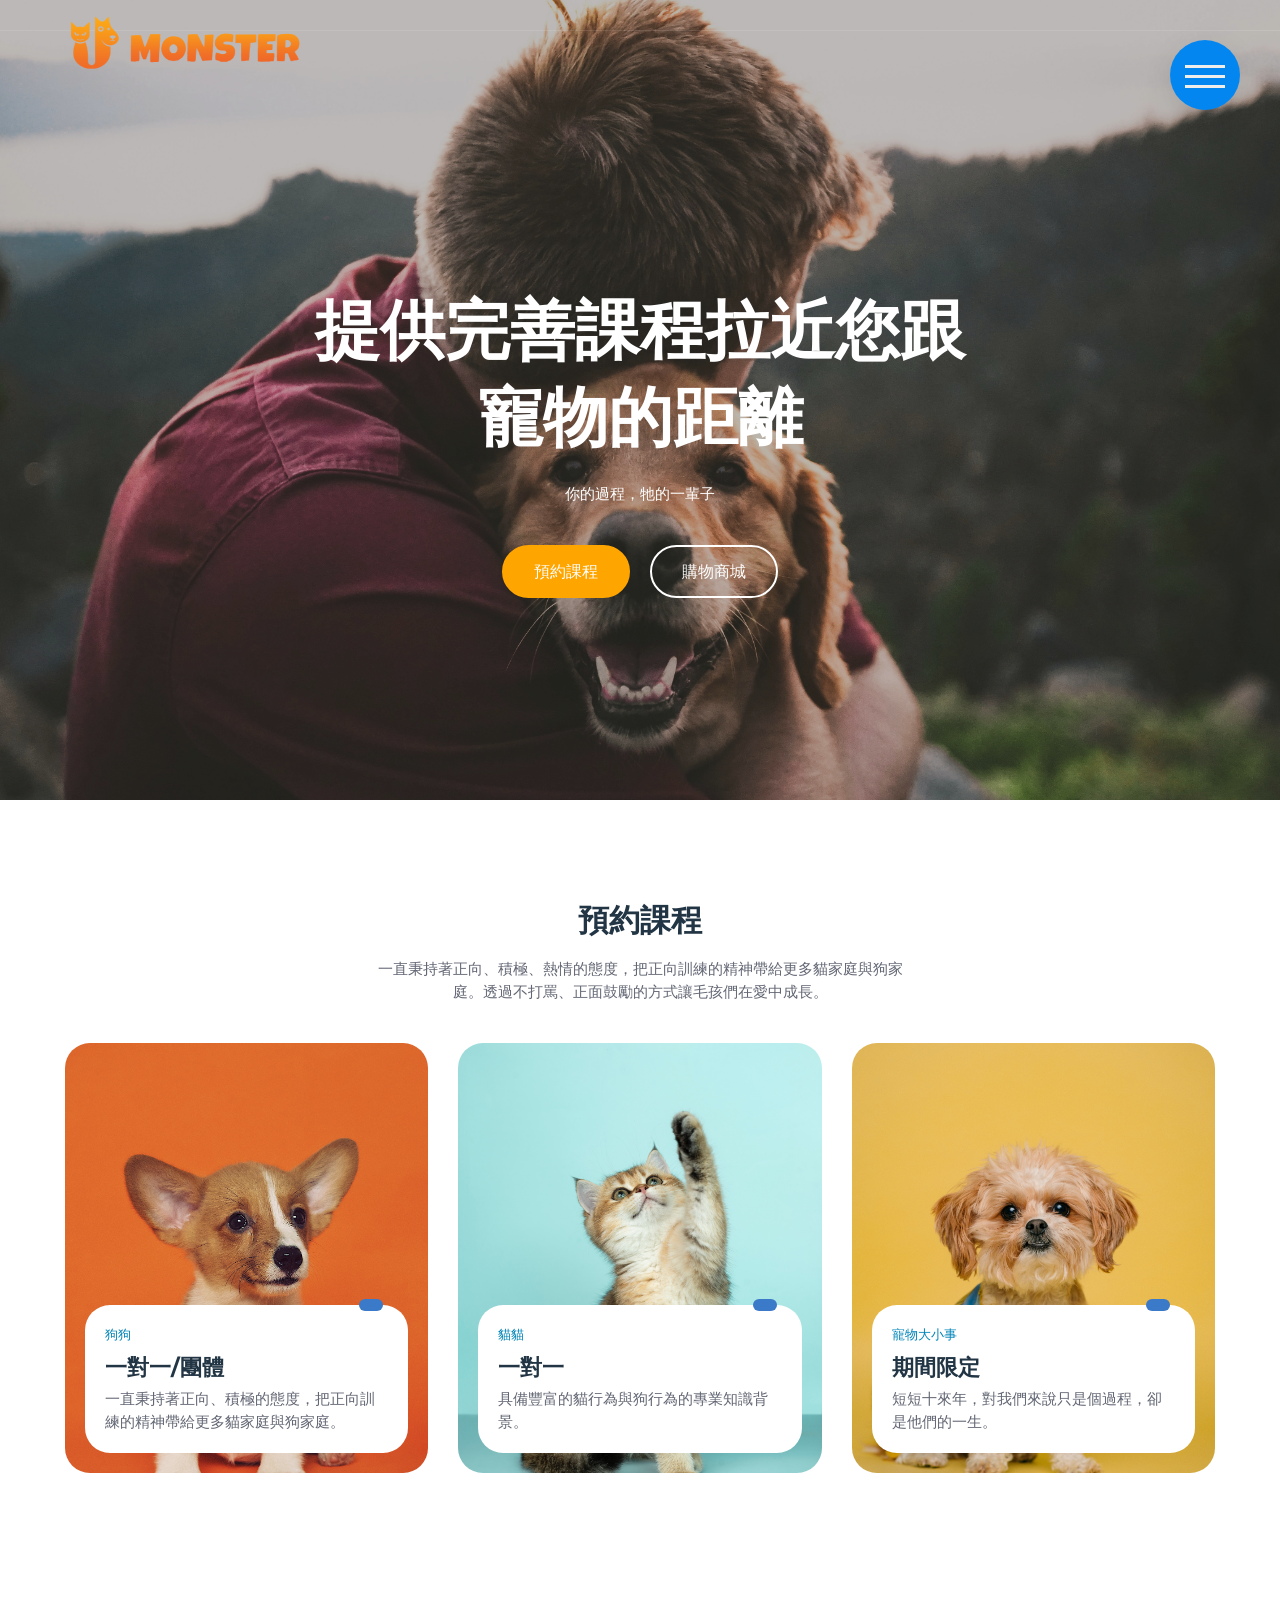
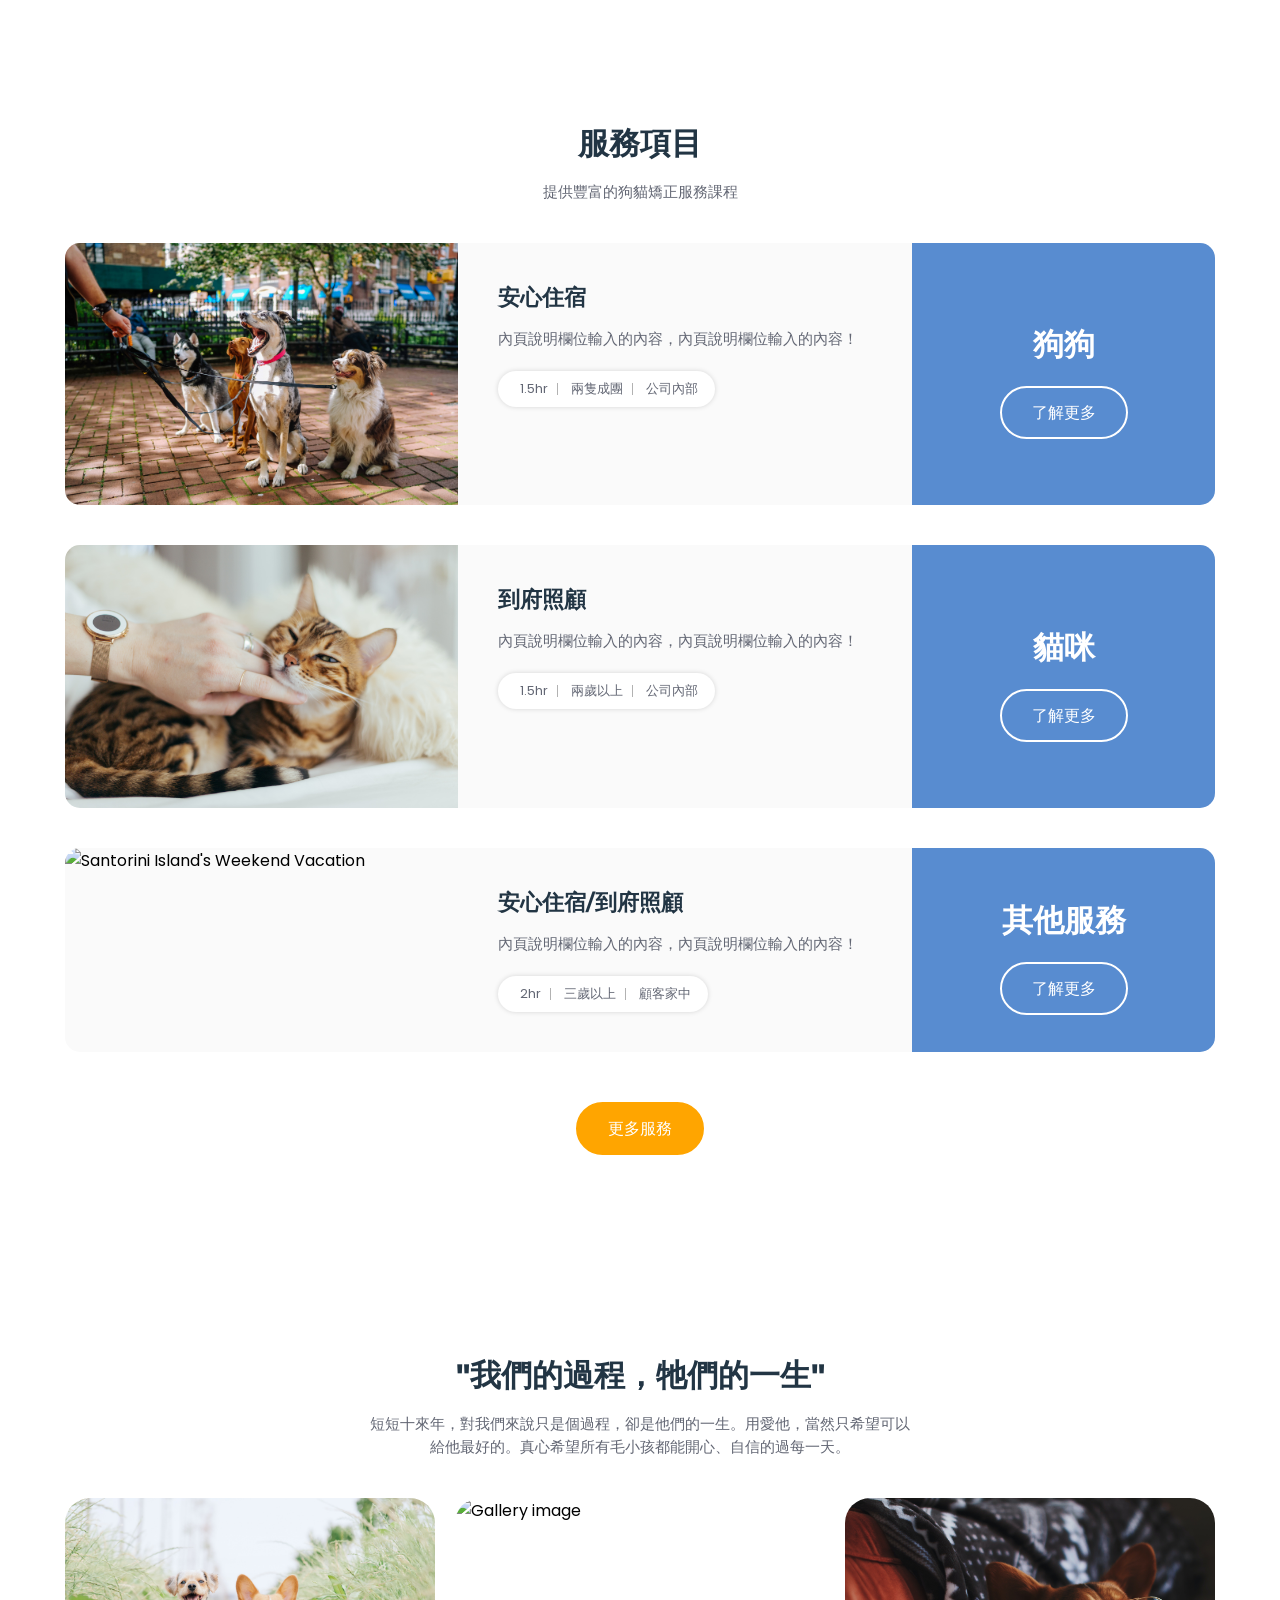
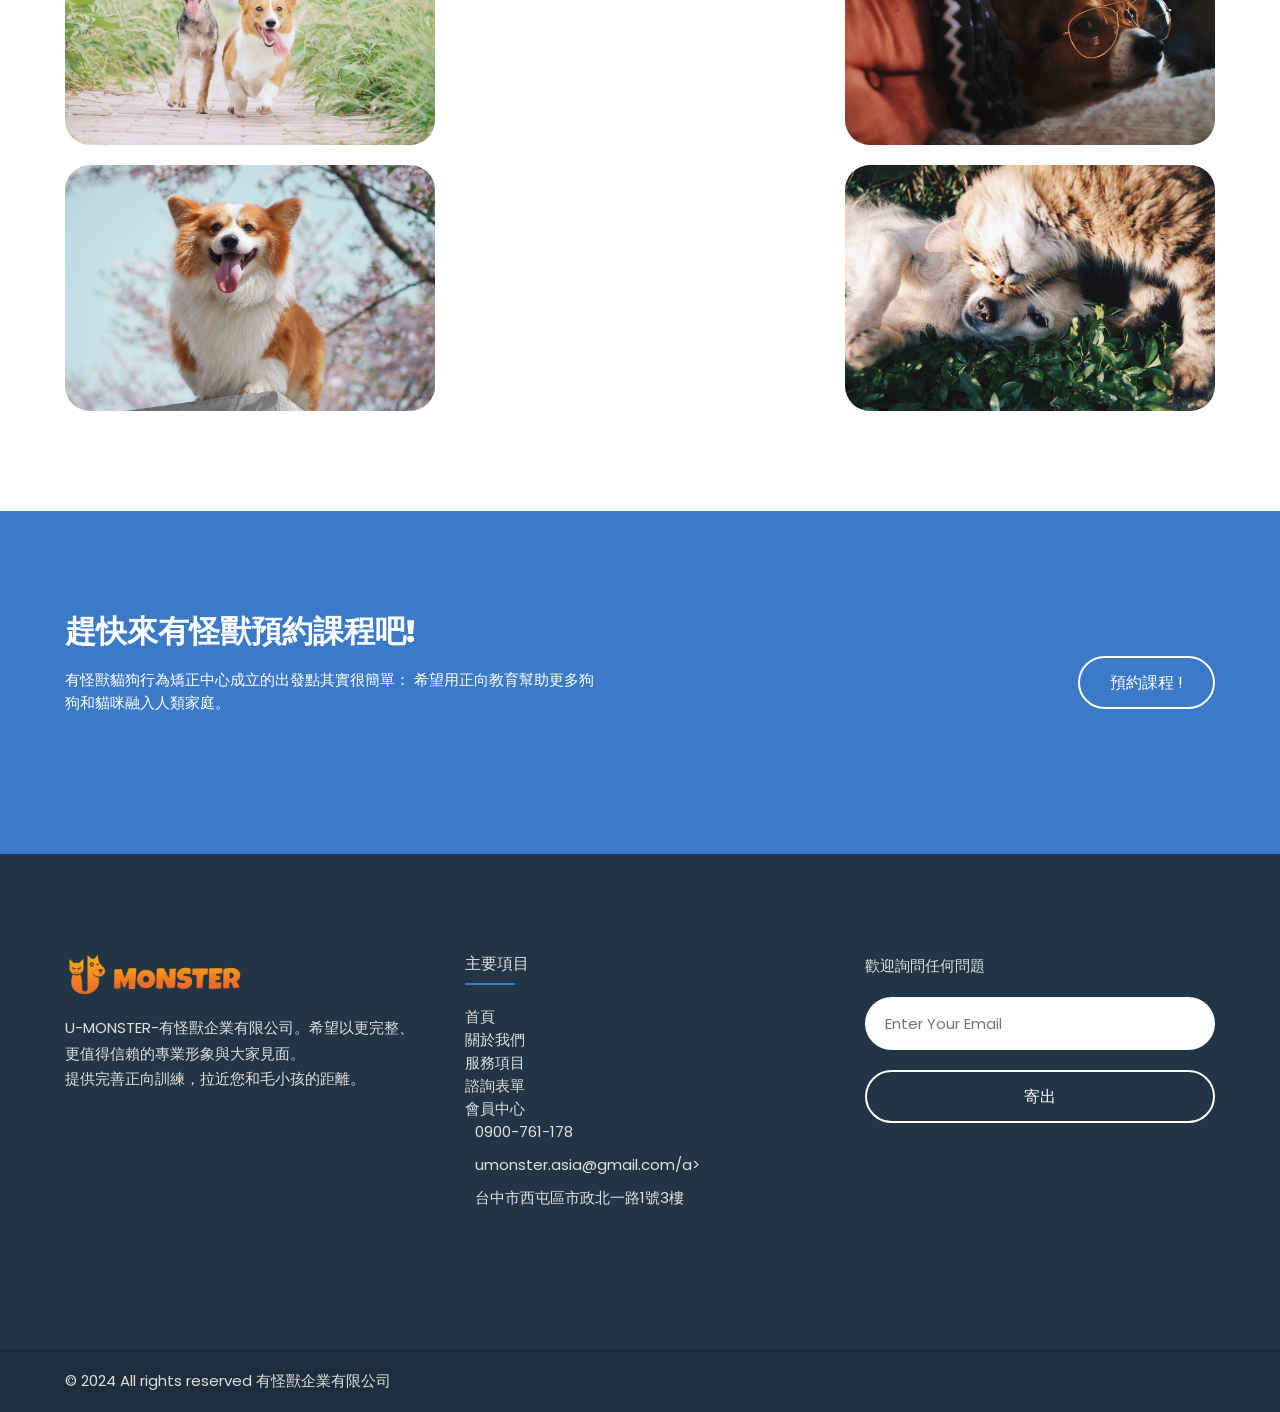
==== commit 9daa458f: "version2" ====
--- a/um0117/index.html
+++ b/um0117/index.html
@@ -93,7 +93,7 @@
 
         <section class="popular" id="destination">
           <div class="container">
-            <h2 class="h2 section-title">關於有怪獸</h2>
+            <h2 class="h2 section-title">預約課程</h2>
 
             <p class="section-text">一直秉持著正向、積極、熱情的態度，把正向訓練的精神帶給更多貓家庭與狗家庭。透過不打罵、正面鼓勵的方式讓毛孩們在愛中成長。</p>
 
@@ -114,11 +114,11 @@
                     </div>
 
                     <p class="card-subtitle">
-                      <a href="#">2016</a>
+                      <a href="#">狗狗</a>
                     </p>
 
                     <h3 class="h3 card-title">
-                      <a href="#">成立工作室</a>
+                      <a href="#">一對一/團體</a>
                     </h3>
 
                     <p class="card-text">一直秉持著正向、積極的態度，把正向訓練的精神帶給更多貓家庭與狗家庭。</p>
@@ -142,11 +142,11 @@
                     </div>
 
                     <p class="card-subtitle">
-                      <a href="#">ABRA</a>
+                      <a href="#">貓貓</a>
                     </p>
 
                     <h3 class="h3 card-title">
-                      <a href="#">訓練師執照</a>
+                      <a href="#">一對一</a>
                     </h3>
 
                     <p class="card-text">具備豐富的貓行為與狗行為的專業知識背景。</p>
@@ -174,7 +174,7 @@
                     </p>
 
                     <h3 class="h3 card-title">
-                      <a href="#">有怪獸的事</a>
+                      <a href="#">期間限定</a>
                     </h3>
 
                     <p class="card-text">短短十來年，對我們來說只是個過程，卻是他們的一生。</p>
@@ -193,7 +193,7 @@
           <div class="container">
             <h2 class="h2 section-title">服務項目</h2>
 
-            <p class="section-text">提供豐富的狗貓矯正行為課程</p>
+            <p class="section-text">提供豐富的狗貓矯正服務課程</p>
 
             <ul class="package-list">
               <li>
@@ -203,7 +203,7 @@
                   </figure>
 
                   <div class="card-content">
-                    <h3 class="h3 card-title">一對一/團體課程</h3>
+                    <h3 class="h3 card-title">安心住宿</h3>
 
                     <p class="card-text">內頁說明欄位輸入的內容，內頁說明欄位輸入的內容！</p>
 
@@ -261,7 +261,7 @@
                   </figure>
 
                   <div class="card-content">
-                    <h3 class="h3 card-title">一對一/團體</h3>
+                    <h3 class="h3 card-title">到府照顧</h3>
 
                     <p class="card-text">內頁說明欄位輸入的內容，內頁說明欄位輸入的內容！</p>
 
@@ -371,7 +371,7 @@
               </li>
             </ul>
 
-            <button class="btn btn-primary">更多課程</button>
+            <button class="btn btn-primary">更多服務</button>
           </div>
         </section>
 
@@ -447,14 +447,29 @@
             <a href="#" class="logo">
               <img src="./assets/images/logo.png" alt="logo" />
             </a>
-
             <p class="footer-text">U-MONSTER-有怪獸企業有限公司。希望以更完整、更值得信賴的專業形象與大家見面。</p>
+            <p class="footer-text">提供完善正向訓練，拉近您和毛小孩的距離。</p>
           </div>
 
           <div class="footer-contact">
-            <h4 class="contact-title">聯絡我們</h4>
+            <h4 class="contact-title">主要項目</h4>
 
             <ul>
+              <li>
+                <a href="" class="contact-link">首頁</a>
+              </li>
+              <li>
+                <a href="" class="contact-link">關於我們</a>
+              </li>
+              <li>
+                <a href="" class="contact-link">服務項目</a>
+              </li>
+              <li>
+                <a href="" class="contact-link">諮詢表單</a>
+              </li>
+              <li>
+                <a href="" class="contact-link">會員中心</a>
+              </li>
               <li class="contact-item">
                 <ion-icon name="call-outline"></ion-icon>
 
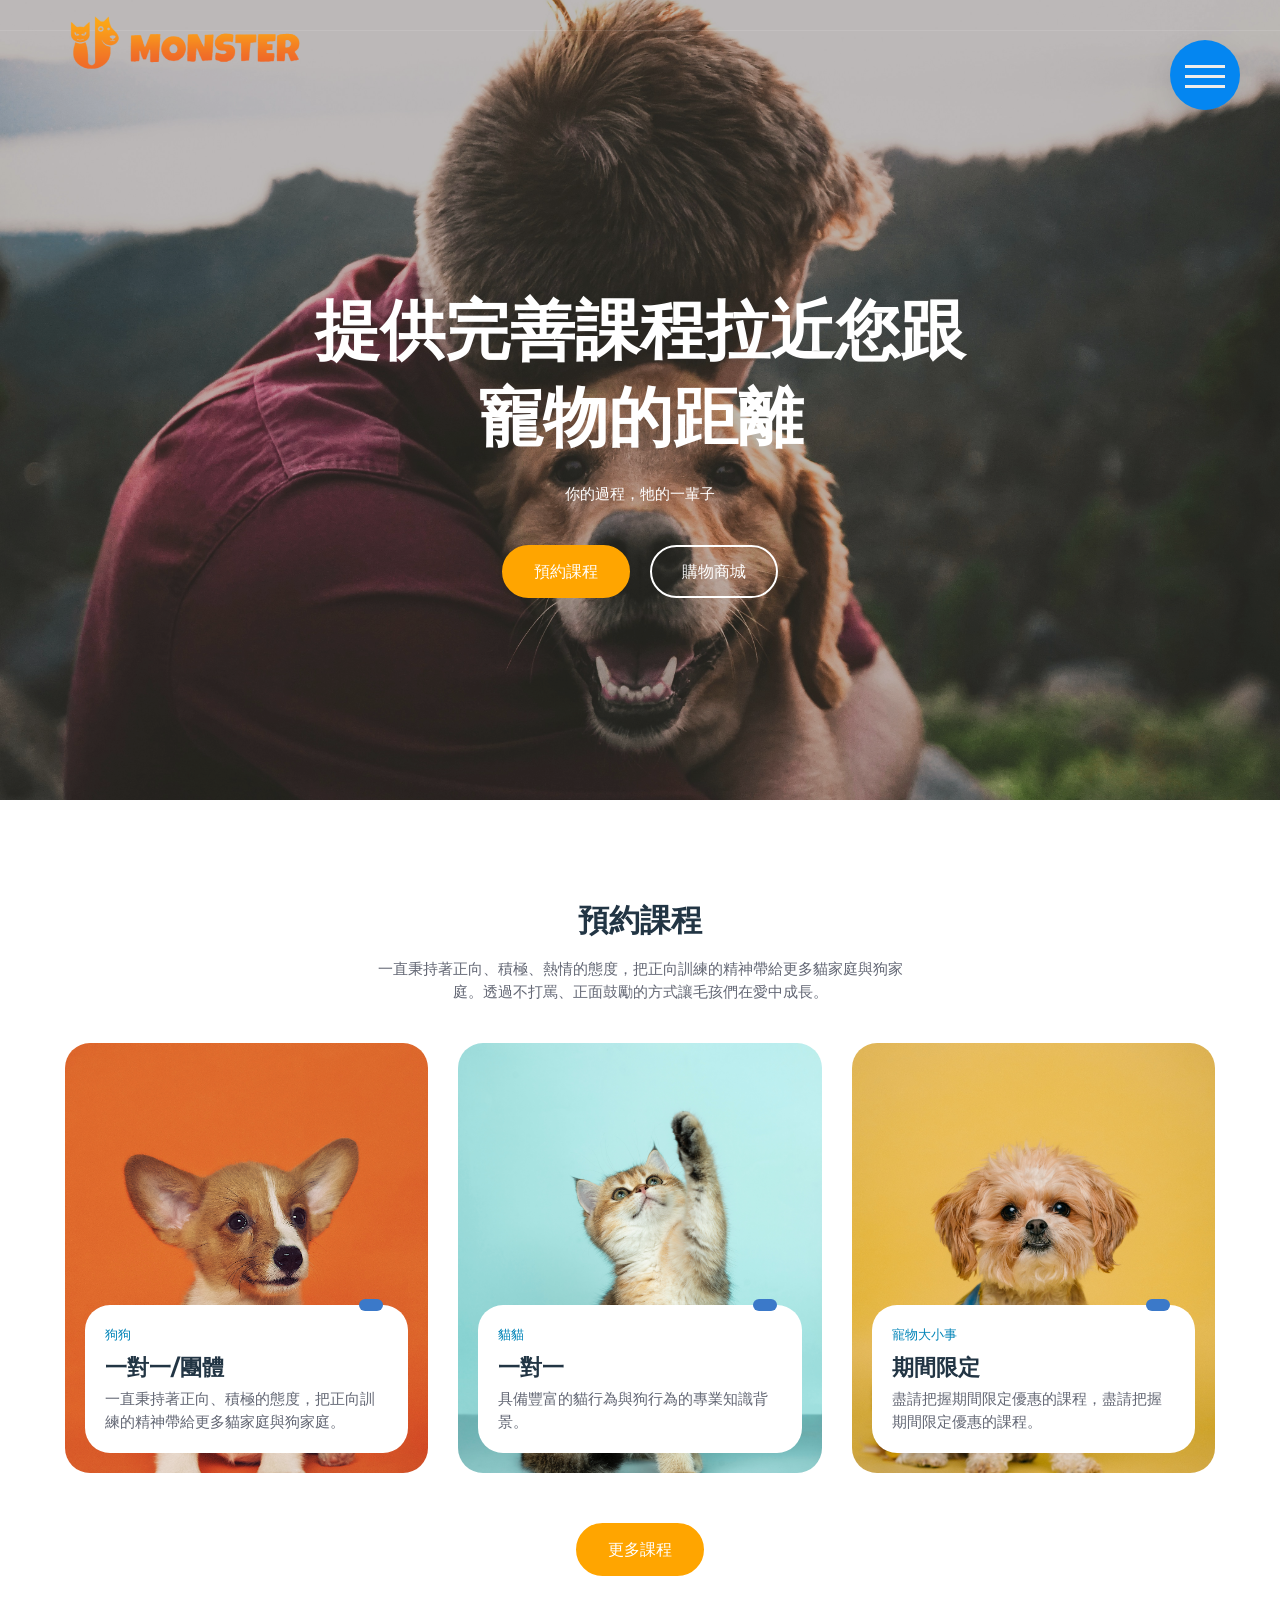
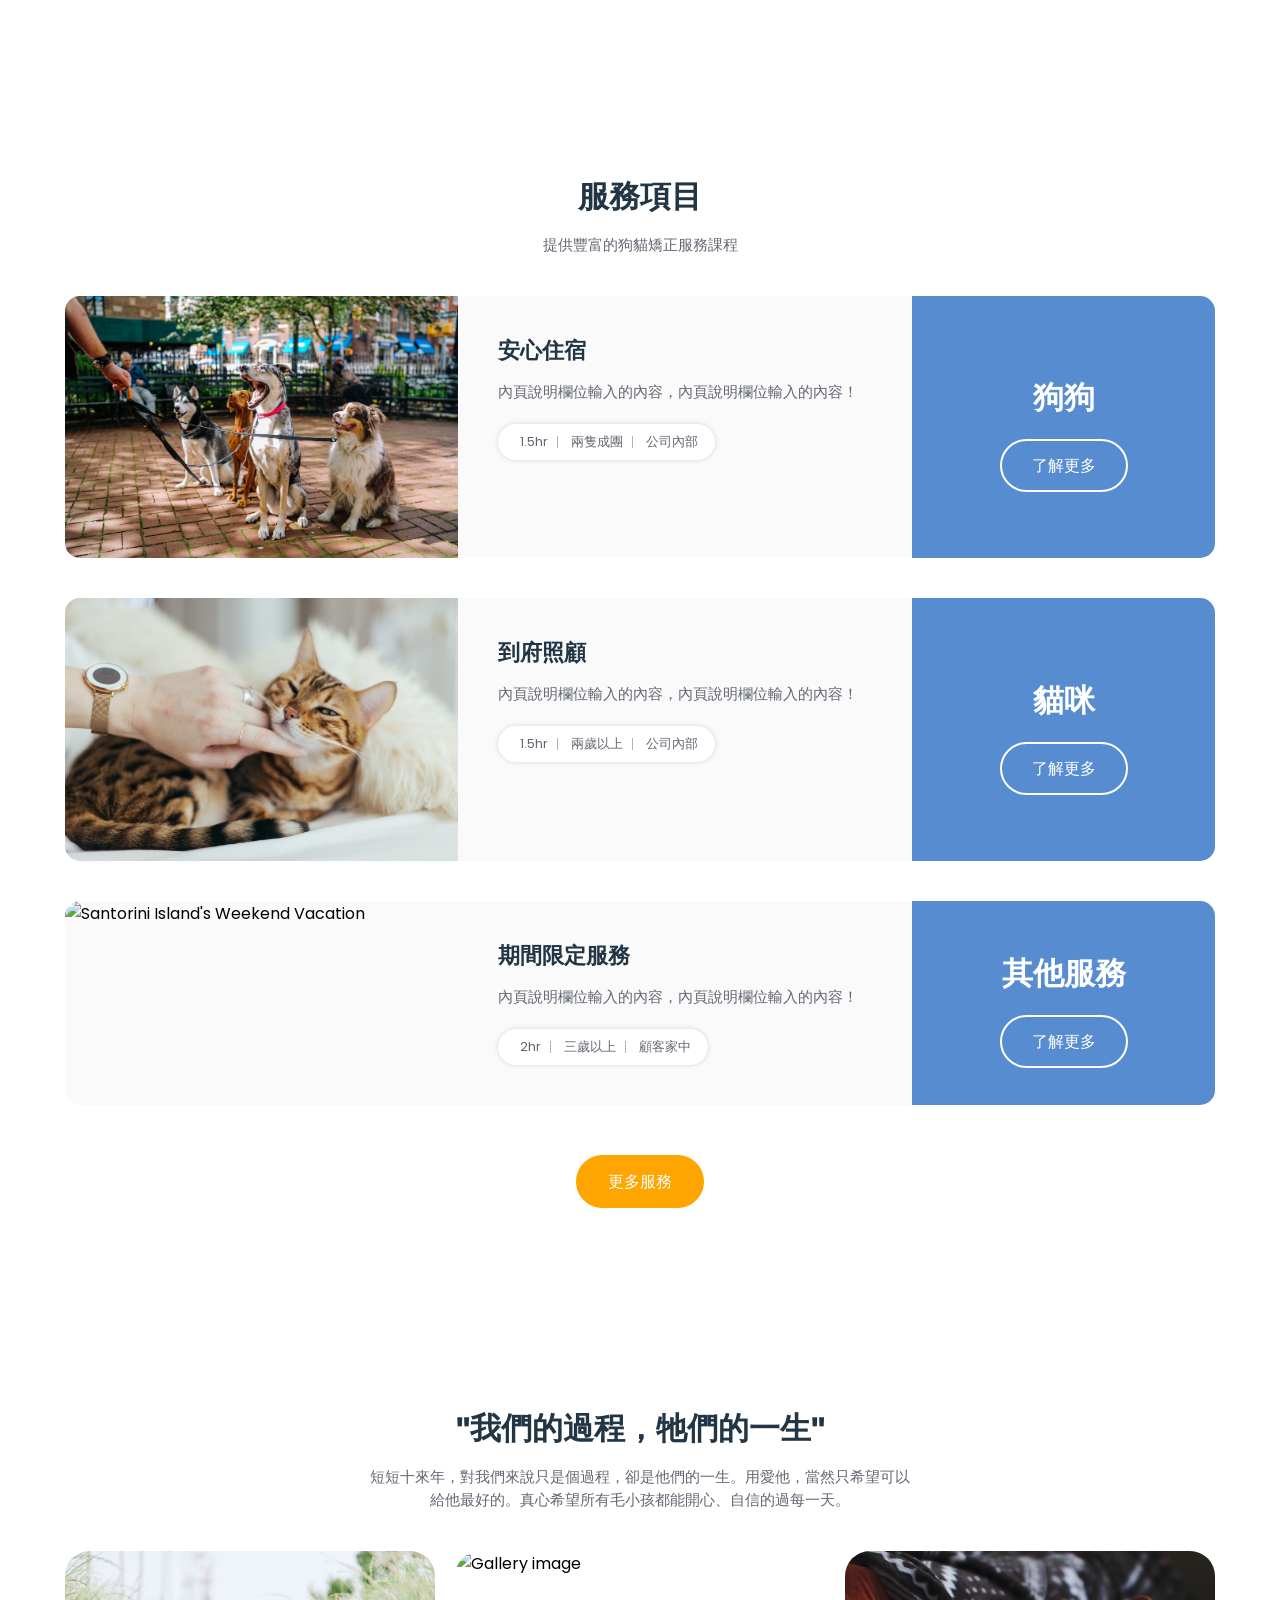
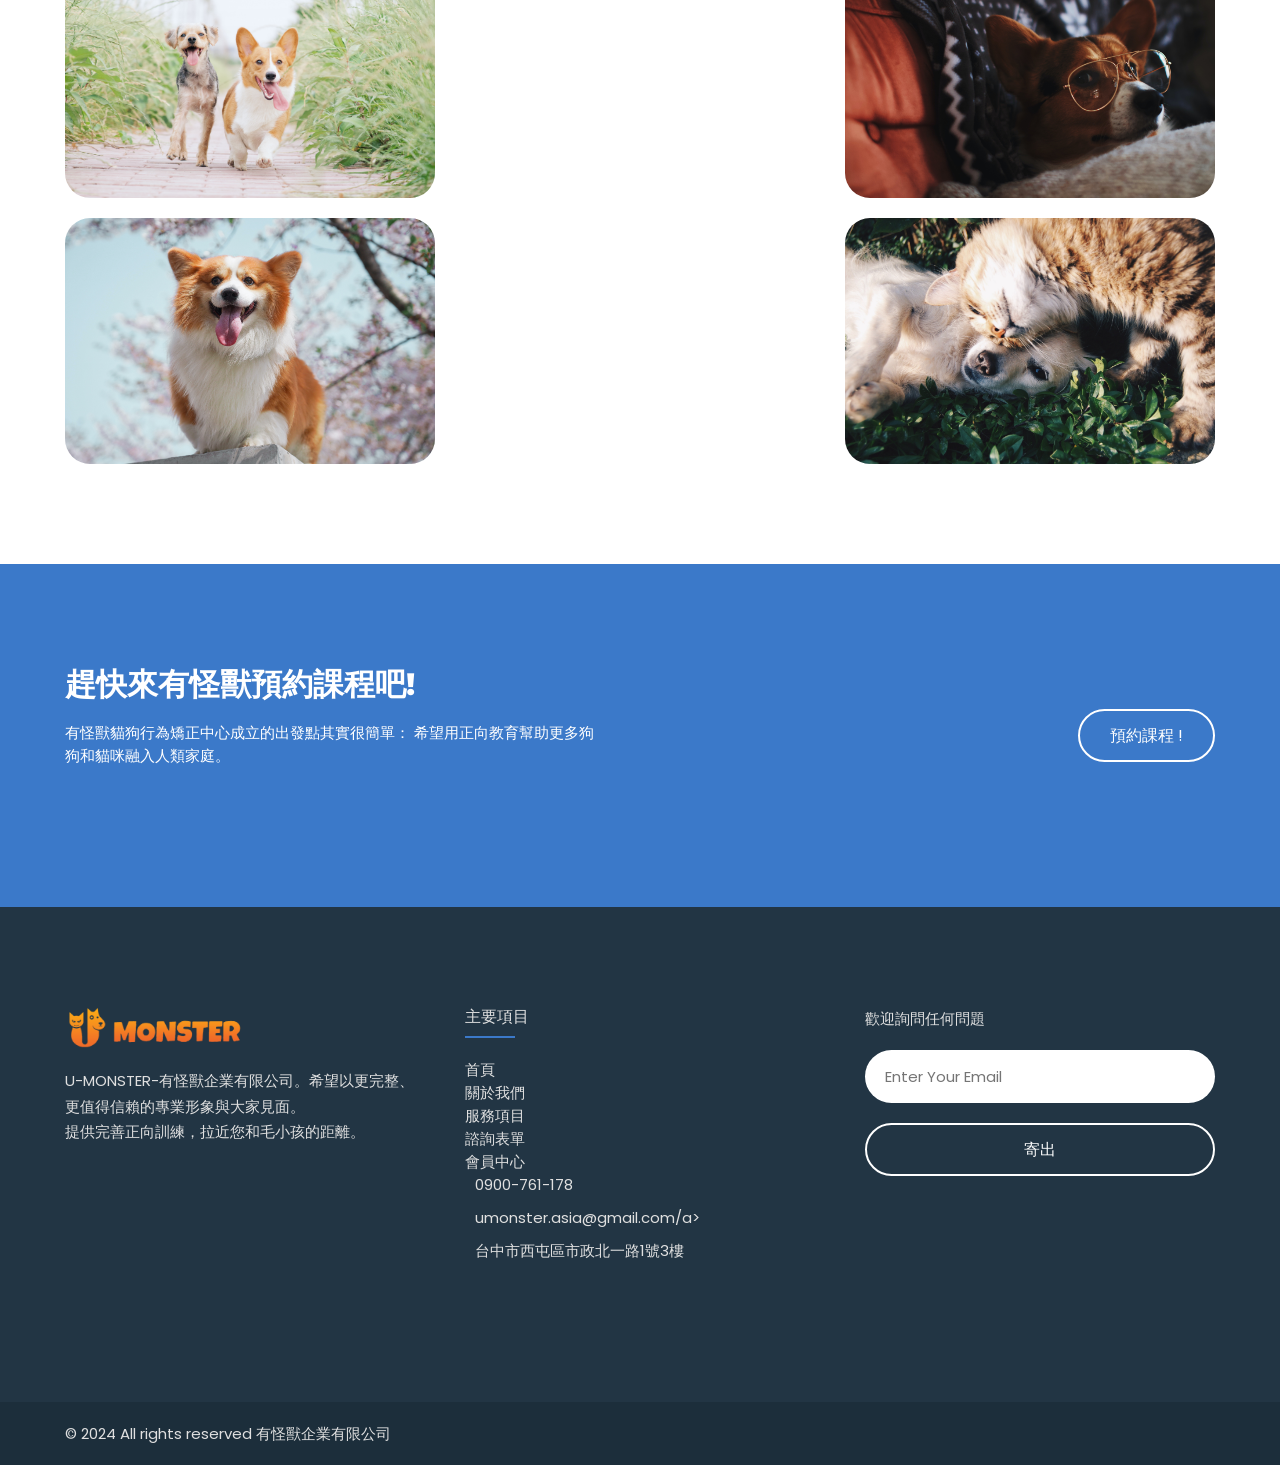
==== commit 63ae57c8: "version3" ====
--- a/um0117/index.html
+++ b/um0117/index.html
@@ -61,6 +61,7 @@
                 <li><a href="#" class="navigation__link">首頁</a></li>
                 <li><a href="#destination" class="navigation__link">關於我們</a></li>
                 <li><a href="#package" class="navigation__link">服務項目</a></li>
+                <li><a href="#package" class="navigation__link">知識專欄</a></li>
                 <li><a href="#gallery" class="navigation__link">會員中心</a></li>
                 <li><a href="#contact" class="navigation__link">諮詢表單</a></li>
                 <li><a href="#contact" class="navigation__link">聯絡我們</a></li>
@@ -177,11 +178,12 @@
                       <a href="#">期間限定</a>
                     </h3>
 
-                    <p class="card-text">短短十來年，對我們來說只是個過程，卻是他們的一生。</p>
+                    <p class="card-text">盡請把握期間限定優惠的課程，盡請把握期間限定優惠的課程。</p>
                   </div>
                 </div>
               </li>
             </ul>
+            <button class="btn btn-primary">更多課程</button>
           </div>
         </section>
 
@@ -319,7 +321,7 @@
                   </figure>
 
                   <div class="card-content">
-                    <h3 class="h3 card-title">安心住宿/到府照顧</h3>
+                    <h3 class="h3 card-title">期間限定服務</h3>
 
                     <p class="card-text">內頁說明欄位輸入的內容，內頁說明欄位輸入的內容！</p>
 
